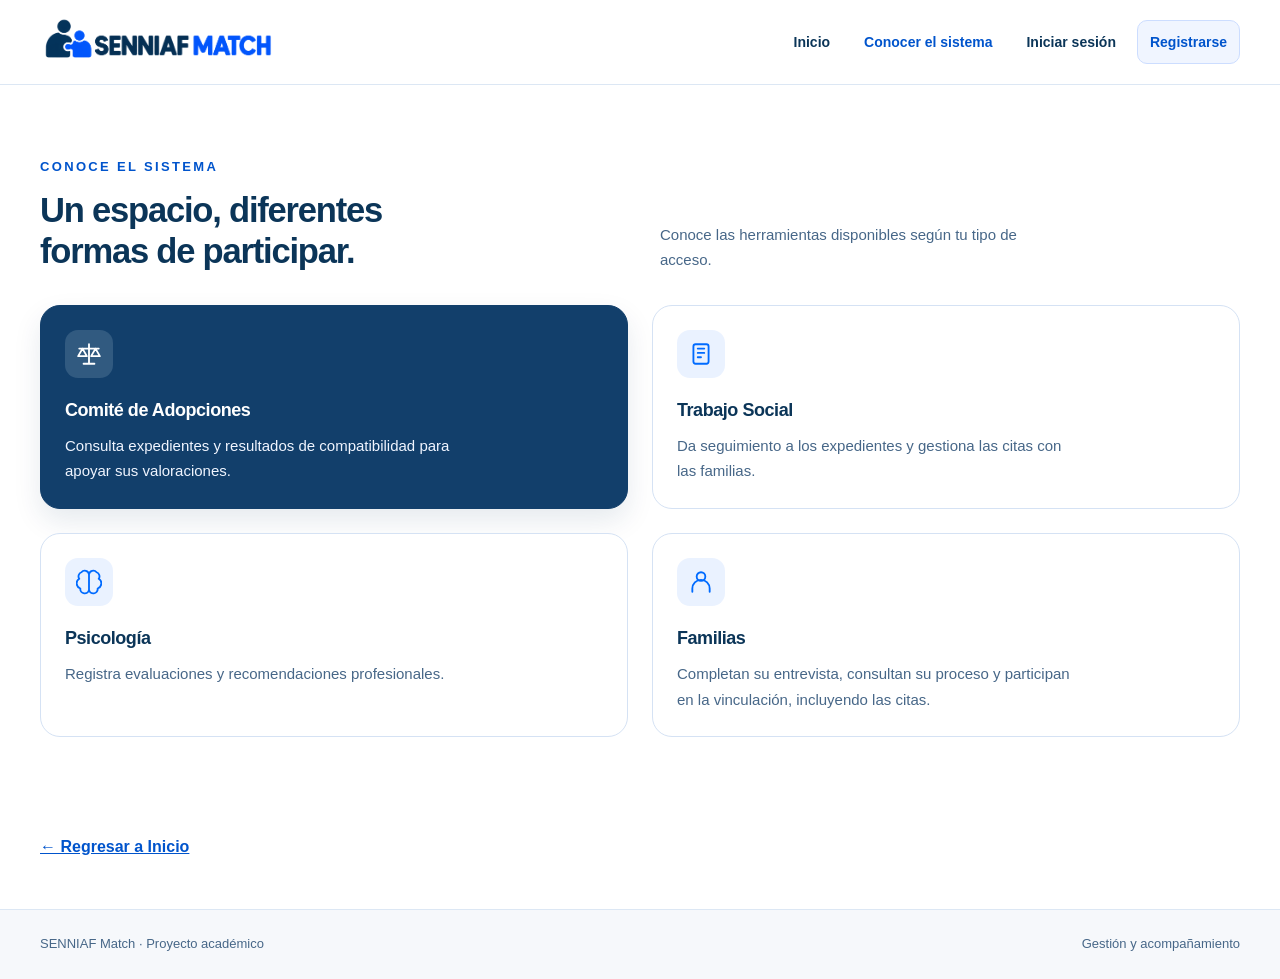
==== src/main/resources/static/conocer-sistema.html @ 0c88ad72 "fix(sprint9): corregir navegación pública, estados, historiales y experiencia de citas" ====
<!DOCTYPE html>
<html lang="es">
<head>
<meta charset="UTF-8">
<meta name="viewport" content="width=device-width, initial-scale=1">
<meta name="description" content="Conoce las herramientas de SENNIAF Match según tu tipo de acceso.">
<title>SENNIAF Match · Conocer el sistema</title>
<link rel="stylesheet" href="senniaf.css">
<link rel="stylesheet" href="calendly-theme.css">
<link rel="stylesheet" href="inicio.css">
<link rel="stylesheet" href="publico.css">
<script src="publico.js" defer></script>
</head>
<body class="inicio-publico">
<a class="inicio-saltar" href="#contenido">Saltar al contenido</a>
<svg class="inicio-simbolos" aria-hidden="true" focusable="false" width="0" height="0"><defs><symbol id="icono-calendario" viewBox="0 0 24 24"><rect x="3" y="5" width="18" height="16" rx="2"/><path d="M16 3v4M8 3v4M3 11h18"/></symbol>
<symbol id="icono-persona" viewBox="0 0 24 24"><circle cx="12" cy="7" r="4"/><path d="M4 21v-3a8 8 0 0 1 16 0v3"/></symbol>
<symbol id="icono-persona-mas" viewBox="0 0 24 24"><circle cx="9" cy="7" r="3"/><path d="M3 21v-4a6 6 0 0 1 12 0v4M19 5v6M16 8h6"/></symbol>
<symbol id="icono-corazon" viewBox="0 0 24 24"><path d="m12 21-8-8A5 5 0 0 1 12 5a5 5 0 0 1 8 8z"/></symbol>
<symbol id="icono-ficha" viewBox="0 0 24 24"><rect x="3" y="4" width="18" height="16" rx="1"/><path d="M7 9h10M7 14h6"/></symbol>
<symbol id="icono-escudo" viewBox="0 0 24 24"><path d="m12 3 8 3v6c0 5-8 9-8 9s-8-4-8-9V6zM8 12l3 3 5-6"/></symbol>
<symbol id="icono-documento" viewBox="0 0 24 24"><rect x="5" y="3" width="14" height="18" rx="2"/><path d="M9 7h6M9 11h6M9 15h3"/></symbol>
<symbol id="icono-balanza" viewBox="0 0 24 24"><path d="M12 3v18M7 21h10M3 7h18M6 7l-4 7h8zM18 7l-4 7h8z"/></symbol>
<symbol id="icono-cerebro" viewBox="0 0 24 24"><path d="M12 5a4 4 0 0 0-7-2 4 4 0 0 0-2 6 5 5 0 0 0 1 9 4 4 0 0 0 8 1V5a4 4 0 0 1 7-2 4 4 0 0 1 2 6 5 5 0 0 1-1 9 4 4 0 0 1-8 1"/></symbol>
<symbol id="icono-respaldo" viewBox="0 0 24 24"><rect x="4" y="2" width="14" height="19" rx="2"/><path d="M8 7h6M8 11h5M8 15h3"/><circle cx="18" cy="18" r="5"/><path d="m15.5 18 1.5 1.5 3-3"/></symbol>
<symbol id="icono-destello" viewBox="0 0 24 24"><path d="M12 2v20M2 12h20M5 5l14 14M5 19l14-14"/></symbol>
<symbol id="icono-flecha" viewBox="0 0 24 24"><path d="M12 4v16m-5-5 5 5 5-5"/></symbol>
<symbol id="icono-acceso" viewBox="0 0 24 24"><path d="M6 18 18 6M7 6h11v11"/></symbol></defs></svg>
<header class="publico-barra"><div class="publico-contenedor publico-barra-interior">
  <a class="publico-marca" href="inicio.html" aria-label="SENNIAF Match · Inicio"><img src="img/logo.png" alt="SENNIAF Match" width="2171" height="724"></a>
  <nav class="publico-nav" aria-label="Navegación pública">
    <a href="inicio.html">Inicio</a><a href="conocer-sistema.html">Conocer el sistema</a>
    <a href="index.html" data-acceso="login">Iniciar sesión</a><a class="publico-registro" href="index.html#registro" data-acceso="registro">Registrarse</a>
  </nav>
</div></header>
<main id="contenido" tabindex="-1">
  <section id="conocer-sistema" class="inicio-sistema" aria-labelledby="titulo-sistema" tabindex="-1">
    <div class="inicio-contenedor">
      <div class="inicio-sistema-cabecera">
        <div><p class="inicio-etiqueta">CONOCE EL SISTEMA</p><h1 id="titulo-sistema">Un espacio, diferentes formas de participar.</h1></div>
        <p>Conoce las herramientas disponibles según tu tipo de acceso.</p>
      </div>
      <div class="inicio-roles"><article class="inicio-rol inicio-rol-comite" aria-labelledby="rol-comite"><span class="inicio-rol-icono"><svg class="inicio-icono" aria-hidden="true" focusable="false"><use href="#icono-balanza"/></svg></span><h3 id="rol-comite">Comité de Adopciones</h3><p>Consulta expedientes y resultados de compatibilidad para apoyar sus valoraciones.</p></article>
<article class="inicio-rol" aria-labelledby="rol-social"><span class="inicio-rol-icono"><svg class="inicio-icono" aria-hidden="true" focusable="false"><use href="#icono-documento"/></svg></span><h3 id="rol-social">Trabajo Social</h3><p>Da seguimiento a los expedientes y gestiona las citas con las familias.</p></article>
<article class="inicio-rol" aria-labelledby="rol-psicologia"><span class="inicio-rol-icono"><svg class="inicio-icono" aria-hidden="true" focusable="false"><use href="#icono-cerebro"/></svg></span><h3 id="rol-psicologia">Psicología</h3><p>Registra evaluaciones y recomendaciones profesionales.</p></article>
<article class="inicio-rol" aria-labelledby="rol-familias"><span class="inicio-rol-icono"><svg class="inicio-icono" aria-hidden="true" focusable="false"><use href="#icono-persona"/></svg></span><h3 id="rol-familias">Familias</h3><p>Completan su entrevista, consultan su proceso y participan en la vinculación, incluyendo las citas.</p></article></div>
    </div>
  </section>
<p class="inicio-contenedor publico-regreso"><a href="inicio.html">← Regresar a Inicio</a></p>
</main>
<footer class="inicio-pie"><div class="inicio-contenedor"><span>SENNIAF Match · Proyecto académico</span><span>Gestión y acompañamiento</span></div></footer>
</body>
</html>
---- src/main/resources/static/senniaf.css ----
/* =========================================================
   SENNIAF Match · sistema visual compartido
   Todas las páginas cargan este archivo primero; el CSS de
   cada página solo agrega lo que es propio de esa pantalla.
   ========================================================= */
:root {
    --azul: #005A9C;
    --azul-oscuro: #003B6F;
    --azul-medio: #2A8BD6;
    --azul-claro: #6EC1F2;
    --azul-tenue: #EAF3F9;
    --azul-borde: #C8DFEE;

    --fondo: #F3F6F9;
    --blanco: #fff;
    --borde: #D9E0E5;
    --borde-campo: #BFC9D0;
    --texto: #263238;
    --suave: #5F6B72;

    --exito: #217346;
    --exito-fondo: #EAF6EE;
    --exito-borde: #B9DEC5;
    --error: #B42318;
    --error-fondo: #FDECEC;
    --error-borde: #F0BDB8;
    --aviso: #7A5B00;
    --aviso-fondo: #FFF6D6;
    --aviso-borde: #EBD98A;

    --r-tarjeta: 16px;
    --r-campo: 10px;
    --r-pill: 999px;
    --sombra: 0 1px 2px rgba(0, 59, 111, .06), 0 8px 24px rgba(0, 59, 111, .06);
    --fuente: "Segoe UI", Roboto, Arial, sans-serif;
}

* { box-sizing: border-box; }

body {
    margin: 0;
    background: var(--fondo);
    color: var(--texto);
    font-family: var(--fuente);
    line-height: 1.5;
}

h1, h2, h3 { line-height: 1.25; }

/* ---------- Cabecera ---------- */
.topbar {
    background: var(--blanco);
    border-bottom: 1px solid var(--borde);
}

.topbar-in {
    width: min(1120px, calc(100% - 32px));
    margin: 0 auto;
    padding: 12px 0;
    display: flex;
    align-items: center;
    justify-content: space-between;
    gap: 16px;
}

.topbar-marca {
    display: flex;
    align-items: center;
    gap: 14px;
    color: var(--azul-oscuro);
    text-decoration: none;
    font-weight: 700;
}

.topbar-marca img { height: 42px; width: auto; display: block; }

.topbar-marca span {
    padding-left: 14px;
    border-left: 1px solid var(--borde);
    font-size: 15px;
}

.usuario {
    display: flex;
    align-items: center;
    gap: 14px;
    font-size: 14px;
}

.usuario a, .usuario button { font-size: 13px; }

.chip {
    display: inline-block;
    padding: 3px 12px;
    border-radius: var(--r-pill);
    background: var(--azul-tenue);
    border: 1px solid var(--azul-borde);
    color: var(--azul-oscuro);
    font-size: 12px;
    font-weight: 600;
    white-space: nowrap;
}

.chip.exito { background: var(--exito-fondo); border-color: var(--exito-borde); color: var(--exito); }
.chip.aviso { background: var(--aviso-fondo); border-color: var(--aviso-borde); color: var(--aviso); }
.chip.error { background: var(--error-fondo); border-color: var(--error-borde); color: var(--error); }

/* ---------- Estructura de página ---------- */
main {
    width: min(960px, calc(100% - 32px));
    margin: 28px auto 56px;
}

main.ancho { width: min(1120px, calc(100% - 32px)); }

.hero {
    padding: 32px 34px;
    border-radius: 20px;
    color: #fff;
    background: linear-gradient(150deg, var(--azul-claro), var(--azul-medio) 55%, var(--azul));
}

.hero h1 { margin: 0 0 6px; font-size: 27px; font-weight: 700; }
.hero p { margin: 0; max-width: 60ch; opacity: .96; }

.hero .volver {
    display: inline-block;
    margin-bottom: 10px;
    color: #fff;
    font-size: 13px;
    font-weight: 600;
    text-decoration: none;
    opacity: .92;
}

.hero .volver:hover { text-decoration: underline; }

.tarjeta {
    margin-top: 20px;
    padding: 24px 28px;
    background: var(--blanco);
    border: 1px solid var(--borde);
    border-radius: var(--r-tarjeta);
    box-shadow: var(--sombra);
}

.tarjeta h2 { margin: 0 0 6px; font-size: 18px; color: var(--azul-oscuro); }
.tarjeta p { margin: 0 0 12px; color: var(--suave); font-size: 14px; }
.tarjeta > :last-child { margin-bottom: 0; }

/* ---------- Formularios ---------- */
label { display: block; font-size: 14px; font-weight: 600; }
label .req { color: #D71920; margin-left: 2px; }

input, select, textarea {
    width: 100%;
    padding: 11px 14px;
    border: 1px solid var(--borde-campo);
    border-radius: var(--r-campo);
    background: var(--blanco);
    color: var(--texto);
    font: inherit;
    font-size: 14px;
    transition: border-color .15s ease, box-shadow .15s ease;
}

input::placeholder, textarea::placeholder { color: #8A969E; }
input:hover, select:hover, textarea:hover { border-color: #8A9AA5; }

input:focus, select:focus, textarea:focus {
    outline: none;
    border-color: var(--azul);
    box-shadow: 0 0 0 3px rgba(0, 90, 156, .14);
}

input[aria-invalid="true"] { border-color: var(--error); background: var(--error-fondo); }
input[type="checkbox"], input[type="radio"] { width: auto; accent-color: var(--azul); }
input[readonly] { background: var(--fondo); color: var(--suave); }
textarea { min-height: 90px; resize: vertical; }
.ayuda { margin: 4px 0 0; font-size: 12px; color: var(--suave); }

/* ---------- Botones ---------- */
button { font: inherit; cursor: pointer; }

.boton {
    display: inline-flex;
    align-items: center;
    justify-content: center;
    gap: 8px;
    min-height: 44px;
    padding: 0 24px;
    border: 1.5px solid var(--azul);
    border-radius: var(--r-pill);
    background: var(--azul);
    color: #fff;
    font-size: 14px;
    font-weight: 600;
    text-decoration: none;
    transition: background .15s ease, border-color .15s ease;
}

.boton:hover { background: var(--azul-oscuro); border-color: var(--azul-oscuro); }
.boton:disabled { opacity: .6; cursor: default; }
.boton.secundario { background: var(--blanco); color: var(--azul); }
.boton.secundario:hover { background: var(--azul-tenue); border-color: var(--azul); }
.boton.chico { min-height: 36px; padding: 0 16px; font-size: 13px; }
.boton.bloque { display: flex; width: 100%; }

.enlace {
    border: 0;
    background: none;
    padding: 0;
    color: var(--azul);
    font-size: 13px;
    text-decoration: underline;
    cursor: pointer;
}

.enlace:disabled { color: var(--suave); text-decoration: none; cursor: default; }

a:focus-visible, button:focus-visible, summary:focus-visible {
    outline: 3px solid var(--azul-medio);
    outline-offset: 2px;
}

/* ---------- Mensajes ---------- */
.mensaje, .resultado {
    margin-top: 16px;
    padding: 12px 16px;
    border: 1px solid var(--azul-borde);
    border-radius: 12px;
    background: var(--azul-tenue);
    color: var(--azul-oscuro);
    font-size: 14px;
}

.mensaje:empty, .mensaje[hidden] { display: none; }
.resultado { display: none; margin-top: 0; }
.resultado.exito, .resultado.error { display: block; }
.mensaje.exito, .resultado.exito { background: var(--exito-fondo); border-color: var(--exito-borde); color: var(--exito); }
.mensaje.error, .resultado.error { background: var(--error-fondo); border-color: var(--error-borde); color: var(--error); }
.mensaje.aviso { background: var(--aviso-fondo); border-color: var(--aviso-borde); color: var(--aviso); }
.resultado .codigo { font-family: "Courier New", monospace; font-weight: 700; }
.resultado ul { margin: 8px 0 0; padding-left: 20px; }

/* ---------- Pie ---------- */
.pie-pagina {
    padding: 22px 16px;
    border-top: 1px solid var(--borde);
    background: var(--blanco);
    color: var(--suave);
    font-size: 12px;
    text-align: center;
}

@media (max-width: 700px) {
    .topbar-marca span, .usuario .chip { display: none; }
    .hero { padding: 26px 22px; }
    .hero h1 { font-size: 22px; }
    .tarjeta { padding: 20px; }
}

@media (prefers-reduced-motion: reduce) {
    * { transition: none !important; animation: none !important; }
}

/* Estados de visibilidad reales, incluidos controles de rol. */
[hidden] { display: none !important; }
.avisos-globales { max-width:1100px; margin:20px auto; }
.detalle-nav { display:flex; flex-wrap:wrap; gap:12px; margin:16px 0; }
.detalle-datos { display:grid; grid-template-columns:minmax(150px,1fr) minmax(0,2fr); gap:10px 20px; }
.detalle-datos dt, .detalle-datos dd { margin:0; }
.detalle-datos dd { white-space:pre-wrap; overflow-wrap:anywhere; }
.detalle-grupo { padding:14px 0; border-bottom:1px solid var(--borde); }
.detalle-grupo summary { cursor:pointer; font-weight:700; }
.estado-resumen { display:flex; flex-wrap:wrap; gap:8px; margin:12px 0; }
.evaluacion .acciones-perfil { margin-top:16px; }
@media(max-width:650px) { .detalle-datos { grid-template-columns:1fr; gap:4px; } .detalle-datos dd { margin-bottom:12px; } .avisos-globales { margin:12px; } }

.campo-error { display: block; margin-top: 5px; color: var(--error,#b82e40); font-size: 12px; line-height: 1.5; }
.campo-error[hidden] { display: none; }
---- src/main/resources/static/calendly-theme.css ----
/* SENNIAF Match · Diseño inspirado en DESIGN.md (Calendly.com)
   Solo apariencia: los formularios, rutas y eventos siguen intactos. */

:root {
  --color-ink-navy: #0b3558;
  --color-signal-blue: #006bff;
  --color-slate-gray: #476788;
  --color-mist-gray: #a6bbd1;
  --color-cloud: #f8f9fb;
  --color-paper: #ffffff;
  --color-pebble: #f0f3f8;
  --color-hairline: #d4e0ed;
  --color-deep-cobalt: #004eba;

  /* Compatibilidad con las clases de las seis páginas existentes. */
  --azul: var(--color-signal-blue);
  --azul-oscuro: var(--color-ink-navy);
  --azul-medio: #338bff;
  --azul-claro: #b9dbff;
  --azul-tenue: #eaf2ff;
  --azul-borde: var(--color-hairline);
  --fondo: var(--color-cloud);
  --blanco: var(--color-paper);
  --borde: var(--color-hairline);
  --borde-campo: var(--color-hairline);
  --texto: var(--color-ink-navy);
  --suave: var(--color-slate-gray);
  --r-tarjeta: 24px;
  --r-campo: 8px;
  --r-pill: 9999px;
  --fuente: "Manrope", "Inter", "Segoe UI", Arial, sans-serif;
  --sombra: 0 4px 5px rgba(71,103,136,.04),
            0 8px 15px rgba(71,103,136,.03),
            0 30px 50px rgba(71,103,136,.08);
}

html { scroll-behavior: smooth; }
body { background: var(--color-cloud); color: var(--color-ink-navy); line-height: 1.6; }
body, button, input, select, textarea { font-family: var(--fuente); }
h1, h2, h3, h4 { color: var(--color-ink-navy); letter-spacing: -.025em; }
h1, h2, h3 { line-height: 1.18; }
p { line-height: 1.65; }
a { color: var(--color-signal-blue); }
::selection { background: #cbe2ff; color: var(--color-ink-navy); }
:focus-visible { outline: 3px solid #78b5ff; outline-offset: 3px; }

/* Navegación de producto */
.topbar {
  position: sticky;
  top: 0;
  z-index: 25;
  border-bottom: 1px solid var(--color-hairline);
  background: rgba(255,255,255,.97);
  box-shadow: 0 4px 5px rgba(71,103,136,.025);
}
.topbar-in {
  width: min(1200px, calc(100% - 48px));
  min-height: 76px;
  padding: 12px 0;
  gap: 24px;
}
.topbar-marca { gap: 16px; color: var(--color-ink-navy); }
.topbar-marca img { width: 198px; height: auto; max-height: 49px; object-fit: contain; }
.topbar-marca span {
  border-left: 1px solid var(--color-hairline);
  color: var(--color-ink-navy);
  font-size: 16px;
  letter-spacing: -.015em;
  white-space: nowrap;
}
.usuario { gap: 12px; color: var(--color-slate-gray); }
.usuario a:not(.boton) { color: var(--color-ink-navy); font-weight: 700; }

/* Lienzo, encabezados y superficies */
main { width: min(1050px, calc(100% - 48px)); margin: 44px auto 80px; }
main.ancho { width: min(1200px, calc(100% - 48px)); }
.hero {
  position: relative;
  overflow: hidden;
  padding: 48px 54px;
  border: 1px solid var(--color-hairline);
  border-radius: 24px;
  color: var(--color-ink-navy);
  background: var(--color-paper);
  box-shadow: var(--sombra);
}
.hero::before {
  content: "";
  position: absolute;
  inset: 0 auto 0 0;
  width: 5px;
  background: var(--color-signal-blue);
}
.hero h1 {
  margin: 0 0 14px;
  color: var(--color-ink-navy);
  font-size: clamp(34px, 4vw, 48px);
  font-weight: 700;
  letter-spacing: -.04em;
}
.hero p { max-width: 66ch; color: var(--color-slate-gray); font-size: 16px; opacity: 1; }
.hero .volver {
  margin-bottom: 22px;
  color: var(--color-signal-blue);
  font-size: 14px;
  opacity: 1;
}
.hero .volver:hover { color: var(--color-deep-cobalt); }
.tarjeta, section.grupo, .pantalla-selector, .acciones, .familia {
  border: 1px solid var(--color-hairline);
  border-radius: 24px;
  background: var(--color-paper);
  box-shadow: var(--sombra);
}
.tarjeta { margin-top: 24px; padding: 30px 34px; }
.tarjeta h2 { margin-bottom: 12px; font-size: 24px; color: var(--color-ink-navy); }
.tarjeta p { color: var(--color-slate-gray); font-size: 15px; }
.chip {
  padding: 5px 12px;
  background: #e6f0ff;
  border: 1px solid #d3e4ff;
  border-radius: 9999px;
  color: var(--color-deep-cobalt);
  font-size: 12px;
}
.chip.neutro { background: var(--color-pebble); color: var(--color-slate-gray); }

/* Formularios y controles */
label { color: var(--color-ink-navy); font-weight: 600; }
input, select, textarea {
  min-height: 46px;
  padding: 11px 14px;
  border: 1px solid var(--color-hairline);
  border-radius: 8px;
  background: var(--color-pebble);
  color: var(--color-ink-navy);
  font-size: 14px;
}
textarea { min-height: 112px; }
input::placeholder, textarea::placeholder { color: #758ea7; }
input:hover, select:hover, textarea:hover { border-color: #93b9e4; }
input:focus, select:focus, textarea:focus {
  border-color: var(--color-signal-blue);
  background: var(--color-paper);
  box-shadow: 0 0 0 4px rgba(0,107,255,.10);
}
input[readonly] { color: var(--color-slate-gray); background: #e9eff6; }
input[type="checkbox"], input[type="radio"] {
  min-height: 0;
  accent-color: var(--color-signal-blue);
}
.ayuda { color: var(--color-slate-gray); font-size: 13px; }

.boton {
  min-height: 46px;
  padding: 10px 20px;
  border: 1px solid var(--color-signal-blue);
  border-radius: 8px;
  color: white;
  background: var(--color-signal-blue);
  font-size: 15px;
  font-weight: 700;
  line-height: 1.45;
  box-shadow: 0 4px 5px rgba(71,103,136,.04), 0 8px 15px rgba(71,103,136,.03);
  transition: background .18s ease, border-color .18s ease, transform .18s ease, box-shadow .18s ease;
}
.boton:hover { background: #0059d9; border-color: #0059d9; transform: translateY(-1px); }
.boton:active { transform: translateY(0); }
.boton:disabled { transform: none; }
.boton.secundario {
  border-color: var(--color-hairline);
  color: var(--color-ink-navy);
  background: white;
  box-shadow: none;
}
.boton.secundario:hover { border-color: #abc8eb; background: var(--color-pebble); }
.boton.chico { min-height: 38px; padding: 8px 14px; font-size: 13px; }
.enlace { color: var(--color-signal-blue); font-size: 14px; font-weight: 700; text-decoration: none; }
.enlace:hover { text-decoration: underline; }

.mensaje, .resultado { border-radius: 12px; }
.pie-pagina { padding: 30px; border-top: 1px solid var(--color-hairline); background: var(--color-cloud); }

/* Selector de perfiles y entrevistas */
.pantalla-selector { padding: 44px 38px; }
.pantalla-selector h1 { color: var(--color-ink-navy); font-size: clamp(30px,4vw,42px); }
.pantalla-selector > p { font-size: 16px; }
.tarjetas-rol { gap: 16px; }
.tarjeta-rol {
  padding: 25px 24px;
  border: 1px solid var(--color-hairline);
  border-radius: 16px;
  background: white;
  box-shadow: 0 4px 5px rgba(71,103,136,.035);
}
.tarjeta-rol:hover { border-color: var(--color-signal-blue); background: #fbfdff; }
.tarjeta-rol.activa { border: 2px solid var(--color-signal-blue); background: #f0f6ff; }
.tarjeta-rol strong { color: var(--color-ink-navy); font-size: 16px; }
.barra-pantalla .etiqueta-rol { color: var(--color-deep-cobalt); background: #e6f0ff; }
section.grupo { overflow: hidden; }
section.grupo h2 {
  padding: 22px 28px;
  color: var(--color-ink-navy);
  background: white;
  border-bottom: 1px solid var(--color-hairline);
  font-size: 20px;
}
section.grupo h2::before { width: 5px; height: 20px; border-radius: 3px; background: var(--color-signal-blue); }
.fila { gap: 22px; padding: 26px 28px; }
.grupo-checks { border-color: var(--color-hairline); border-radius: 8px; background: var(--color-pebble); }
.grupo-checks label.opcion-check { white-space: normal; }
.acciones { padding: 22px 28px; }

/* Ranking y seguimiento del Comité */
.comite { grid-template-columns: 240px minmax(0,1fr); gap: 24px; margin-top: 26px; }
.casos { top: 104px; }
.caso {
  padding: 18px 20px;
  border: 1px solid var(--color-hairline);
  border-radius: 16px;
  box-shadow: 0 4px 10px rgba(71,103,136,.035);
}
.caso:hover { border-color: var(--color-signal-blue); }
.caso[aria-pressed="true"] { border: 2px solid var(--color-signal-blue); background: #ecf4ff; }
.caso strong { color: var(--color-ink-navy); }
.familia { padding: 25px 28px; }
.familia h3 { color: var(--color-ink-navy); font-size: 20px; }
.familia.rechazada { background: var(--color-pebble); }
.puesto { border-radius: 10px; background: var(--color-signal-blue); }
.puntaje strong { color: var(--color-ink-navy); }
.medidor, .mini { background: #dce8f5; }
.medidor i, .mini i { background: var(--color-signal-blue); }
.subtitulo { color: var(--color-ink-navy); font-size: 23px; }
.razones h4 { color: var(--color-ink-navy); font-size: 14px; }
.razones li { border-left-color: #c9ddf4; }
summary { color: var(--color-signal-blue); }
table { border-collapse: separate; border-spacing: 0; }
th, td { padding: 13px 12px; border-bottom: 1px solid var(--color-hairline); }
th { color: var(--color-slate-gray); background: var(--color-pebble); }
.pesos-grid label { width: 145px; }

/* Tarjetas del menú y fichas registradas */
.grid { gap: 24px; margin-top: 8px; }
.grid .tarjeta { min-height: 308px; display: flex; flex-direction: column; align-items: flex-start; }
.grid .tarjeta p { max-width: 36ch; min-height: 0; }
.grid .tarjeta .boton { margin-top: auto; }
.modulo-icon {
  display: grid;
  place-items: center;
  width: 54px;
  height: 54px;
  margin-bottom: 24px;
  border-radius: 14px;
  background: #e6f0ff;
  color: var(--color-signal-blue);
}
.modulo-icon svg { width: 27px; height: 27px; stroke: currentColor; fill: none; stroke-width: 1.75; }
.modulo-etiqueta { color: var(--color-deep-cobalt); font-size: 11px; font-weight: 800; letter-spacing: .11em; text-transform: uppercase; }
.perfil { gap: 20px; }
.perfil h2 { font-size: 22px; }
.perfil .datos { gap: 9px 24px; }
.acciones-perfil { margin-top: 20px; }
.estado { font-size: 15px; }

@media (max-width: 860px) {
  .comite { grid-template-columns: 1fr; }
  .casos { top: auto; position: static; }
}
@media (max-width: 700px) {
  .topbar-in { width: min(100% - 30px,1200px); min-height: 70px; gap: 10px; }
  .topbar-marca img { width: 158px; max-height: 40px; }
  .topbar-marca span { display: none; }
  .usuario { flex-wrap: wrap; justify-content: flex-end; gap: 7px; }
  main, main.ancho { width: calc(100% - 30px); margin: 25px auto 52px; }
  .hero { padding: 32px 26px; }
  .hero h1 { font-size: 32px; }
  .tarjeta { padding: 24px 22px; }
  .tarjeta h2 { font-size: 21px; }
  .pantalla-selector { padding: 30px 22px; }
  section.grupo h2 { padding: 19px 20px; }
  .fila { padding: 20px; }
  .acciones { padding: 20px; }
  .grid .tarjeta { min-height: 280px; }
  .familia { padding: 21px 19px; }
}
@media (prefers-reduced-motion: reduce) {
  *, *::before, *::after { scroll-behavior: auto !important; transition: none !important; }
}

/* -----------------------------------------------------------
   Respaldo visual para todas las pantallas.
   Las versiones anteriores podían dejar los botones invisibles
   (texto blanco y fondo transparente) si no se resolvían las
   variables de color. Estos colores críticos son explícitos.
   ----------------------------------------------------------- */
body { background-color: #f8f9fb; color: #0b3558; }
.topbar { background-color: #fff; border-bottom-color: #d4e0ed; }
.topbar-marca, .topbar-marca:visited, .topbar-marca span,
.usuario, .usuario a:not(.boton), .usuario a:not(.boton):visited {
  color: #0b3558;
}
.chip { color: #004eba; background-color: #e6f0ff; border-color: #d3e4ff; }
.chip.neutro { color: #476788; background-color: #f0f3f8; }
.hero { background: #fff; border-color: #d4e0ed; color: #0b3558; }
.hero h1, .tarjeta h2, .pantalla-selector h1, .tarjeta-rol strong,
.familia h3, .subtitulo, section.grupo h2 { color: #0b3558; }
.hero p, .tarjeta p, .pantalla-selector > p, .ayuda { color: #476788; }
.hero .volver, .enlace { color: #006bff; }
.tarjeta, section.grupo, .pantalla-selector, .acciones, .familia {
  background-color: #fff;
  border-color: #d4e0ed;
}
.modulo-icon { background-color: #e6f0ff; color: #006bff; }
.modulo-etiqueta { color: #004eba; }
label { color: #0b3558; }
input, select, textarea {
  color: #0b3558;
  background-color: #f0f3f8;
  border-color: #d4e0ed;
}
input:focus, select:focus, textarea:focus {
  border-color: #006bff;
  background-color: #fff;
}
input[readonly] { color: #476788; background-color: #e9eff6; }
.boton, a.boton:link, a.boton:visited {
  background-color: #006bff;
  border-color: #006bff;
  color: #fff;
  text-decoration: none;
}
.boton:hover, a.boton:hover {
  background-color: #0059d9;
  border-color: #0059d9;
  color: #fff;
}
.boton.secundario, a.boton.secundario:link, a.boton.secundario:visited {
  background-color: #fff;
  border-color: #d4e0ed;
  color: #0b3558;
}
.boton.secundario:hover, a.boton.secundario:hover {
  background-color: #f0f3f8;
  border-color: #abc8eb;
  color: #0b3558;
}
.pie-pagina { background-color: #f8f9fb; color: #476788; border-top-color: #d4e0ed; }
---- src/main/resources/static/inicio.css ----
html { scroll-behavior: smooth; scroll-padding-top: 104px; }
body.inicio-publico {
  --inicio-tinta: #0b3558;
  --inicio-azul: #006bff;
  --inicio-enlace: #0054cc;
  --inicio-secundario: #476788;
  color-scheme: light;
  margin: 0;
  color: var(--inicio-tinta);
  background: #fff;
  font-family: var(--fuente);
  line-height: 1.6;
}
.inicio-publico *, .inicio-publico *::before, .inicio-publico *::after { box-sizing: border-box; }
.inicio-publico .inicio-contenedor { width: min(1200px, calc(100% - 64px)); margin-inline: auto; }
.inicio-publico a:focus-visible { outline: 3px solid #0054cc; outline-offset: 4px; }
.inicio-publico .inicio-saltar {
  position: fixed; z-index: 50; top: 12px; left: 16px; padding: 12px 18px;
  background: #fff; color: #0b3558; border: 2px solid #0054cc; border-radius: 8px;
  transform: translateY(-180%);
}
.inicio-publico .inicio-saltar:focus { transform: translateY(0); }
.inicio-publico .inicio-simbolos { position: absolute; overflow: hidden; }
.inicio-publico .inicio-icono { width: 26px; height: 26px; flex: 0 0 auto; fill: none; stroke: currentColor; stroke-width: 1.7; stroke-linecap: round; stroke-linejoin: round; }
.inicio-publico .inicio-barra { background: #fff; border-bottom: 1px solid #dce7f4; }
.inicio-publico .inicio-barra-interior { display: flex; align-items: center; justify-content: space-between; gap: 24px; min-height: 84px; }
.inicio-publico .inicio-marca { display: inline-flex; align-items: center; border-radius: 8px; flex-shrink: 0; }
.inicio-publico .inicio-marca img { display: block; width: 235px; height: 78px; object-fit: contain; }
.inicio-publico .inicio-nav { display: flex; align-items: center; gap: 12px; }
.inicio-publico .inicio-nav a { display: inline-flex; align-items: center; justify-content: center; min-height: 44px; padding: 10px 12px; border: 1px solid transparent; border-radius: 10px; color: #0b3558; font-size: 14px; font-weight: 700; text-decoration: none; white-space: nowrap; }
.inicio-publico .inicio-nav a[aria-current], .inicio-publico .inicio-nav .inicio-registro { color: #0054cc; }
.inicio-publico .inicio-nav .inicio-registro { background: #f0f5ff; border-color: #ccddff; }
.inicio-publico .inicio-nav a:hover { background: #eaf2ff; color: #00449f; }
.inicio-publico main { width: 100%; margin: 0; }
.inicio-publico .inicio-portada { padding-block: 64px; background: radial-gradient(ellipse at 95% 5%, #eaf2ff 0, transparent 58%), #f6f8fb; }
.inicio-publico .inicio-columnas { display: grid; grid-template-columns: minmax(0, 1.08fr) minmax(0, .92fr); align-items: center; gap: clamp(40px, 5vw, 80px); min-height: 500px; }
.inicio-publico .inicio-presentacion { min-width: 0; }
.inicio-publico .inicio-etiqueta { margin: 0 0 24px; color: #0054cc; font-size: 13px; font-weight: 800; letter-spacing: .18em; line-height: 1.6; }
.inicio-publico h1 { margin: 0; color: #0b3558; font-size: clamp(40px, 4vw, 58px); font-weight: 800; line-height: 1.12; letter-spacing: -.045em; text-wrap: balance; overflow-wrap: normal; }
.inicio-publico h1 span { color: #006bff; }
.inicio-publico .inicio-descripcion { max-width: 49ch; margin: 28px 0 0; color: #476788; font-size: 16px; line-height: 1.8; }
.inicio-publico .inicio-acciones { display: flex; flex-wrap: wrap; align-items: center; gap: 16px 24px; margin-top: 36px; }
.inicio-publico .inicio-acciones a { display: inline-flex; align-items: center; justify-content: center; gap: 12px; min-height: 52px; border-radius: 12px; font-size: 15px; font-weight: 700; text-decoration: none; }
.inicio-publico .inicio-acciones .inicio-icono { width: 18px; height: 18px; }
.inicio-publico .inicio-boton { padding: 16px 22px; color: #fff; background: #005ce6; box-shadow: 0 12px 28px #0054cc17; }
.inicio-publico .inicio-boton:hover { color: #fff; background: #0049b8; }
.inicio-publico .inicio-acceso { padding: 12px 0; color: #0b3558; }
.inicio-publico .inicio-acceso:hover { color: #0054cc; text-decoration: underline; text-underline-offset: 4px; }
.inicio-publico .inicio-visual {
  width: 100%; max-width: 480px; justify-self: end; min-width: 0; padding: 32px;
  border: 1px solid #ccddf6; border-radius: 28px;
  background: radial-gradient(ellipse at 0 100%, #fae5ff 0, transparent 52%), radial-gradient(ellipse at 100% 100%, #cef0ff 0, transparent 56%), #fff;
  box-shadow: 0 24px 52px #12395e14;
}
.inicio-publico .inicio-visual-cabecera { display: flex; align-items: flex-start; gap: 20px; }
.inicio-publico .inicio-visual h2 { margin: 0; color: #0b3558; font-size: 22px; line-height: 1.4; font-weight: 750; }
.inicio-publico .inicio-visual-cabecera p { margin: 8px 0 0; color: #476788; font-size: 14px; line-height: 1.6; }
.inicio-publico .inicio-destello { display: grid; place-items: center; width: 44px; height: 50px; flex: 0 0 auto; border-radius: 15px; color: #006bff; background: #eaf2ff; }
.inicio-publico .inicio-conexion { position: relative; width: 100%; max-width: 340px; aspect-ratio: 1.15; margin: 20px auto 12px; }
.inicio-publico .inicio-orbita { position: absolute; top: 50%; left: 50%; border-radius: 50%; transform: translate(-50%, -50%); }
.inicio-publico .inicio-orbita-exterior { width: 88%; aspect-ratio: 1; border: 1px dashed #9ac5ff; }
.inicio-publico .inicio-orbita-interior { width: 68%; aspect-ratio: 1; border: 1px solid #dce9ff; }
.inicio-publico .inicio-nucleo { position: absolute; top: 50%; left: 50%; display: grid; place-items: center; width: 43%; aspect-ratio: 1; transform: translate(-50%, -50%); border-radius: 28px; color: #fff; background: #006bff; box-shadow: 0 18px 30px #006bff33; }
.inicio-publico .inicio-nucleo .inicio-icono { width: 48px; height: 48px; stroke-width: 1.4; }
.inicio-publico .inicio-nodo { position: absolute; display: grid; place-items: center; width: 56px; aspect-ratio: 1; color: #006bff; background: #fff; border: 1px solid #d0e1ff; border-radius: 17px; box-shadow: 0 10px 24px #163f6812; }
.inicio-publico .inicio-nodo-calendario { left: 7%; top: 2%; }
.inicio-publico .inicio-nodo-persona { right: 3%; top: 16%; }
.inicio-publico .inicio-nodo-ficha { left: 2%; bottom: 3%; }
.inicio-publico .inicio-nodo-corazon { right: 7%; bottom: 1%; }
.inicio-publico .inicio-criterio { display: flex; align-items: center; gap: 14px; margin: 0; padding: 16px; border: 1px solid #dce7ff; border-radius: 14px; color: #315c80; background: #ffffffde; font-size: 13px; line-height: 1.6; }
.inicio-publico .inicio-criterio .inicio-icono { width: 22px; height: 22px; color: #005ce6; }
.inicio-publico .inicio-sistema { padding-block: 72px; background: #fff; scroll-margin-top: 24px; }
.inicio-publico .inicio-sistema-cabecera { display: grid; grid-template-columns: 1fr 1fr; gap: 40px; align-items: end; margin-bottom: 32px; }
.inicio-publico .inicio-sistema-cabecera .inicio-etiqueta { margin-bottom: 12px; }
.inicio-publico .inicio-sistema :is(h1,h2) { max-width: 23ch; margin: 0; color: #0b3558; font-size: clamp(28px, 2.7vw, 36px); font-weight: 800; line-height: 1.2; letter-spacing: -.035em; }
.inicio-publico .inicio-sistema-cabecera > p { max-width: 45ch; margin: 0; color: #476788; font-size: 15px; }
.inicio-publico .inicio-roles { display: grid; grid-template-columns: repeat(2, minmax(0, 1fr)); gap: 24px; }
.inicio-publico .inicio-rol { min-width: 0; padding: 24px; border: 1px solid #d5e2f4; border-radius: 20px; background: #fff; color: #0b3558; }
.inicio-publico .inicio-rol-icono { display: grid; place-items: center; width: 48px; height: 48px; margin-bottom: 20px; border-radius: 13px; color: #006bff; background: #eaf2ff; }
.inicio-publico .inicio-rol h3 { margin: 0 0 10px; color: #0b3558; font-size: 18px; font-weight: 750; line-height: 1.4; }
.inicio-publico .inicio-rol p { max-width: 48ch; margin: 0; color: #476788; font-size: 15px; line-height: 1.7; }
.inicio-publico .inicio-rol-comite { color: #fff; background: #123f6b; border-color: #123f6b; box-shadow: 0 12px 28px #0b35581a; }
.inicio-publico .inicio-rol-comite h3 { color: #fff; }
.inicio-publico .inicio-rol-comite p { color: #f0f5ff; }
.inicio-publico .inicio-rol-comite .inicio-rol-icono { color: #fff; background: #315a80; }
.inicio-publico .inicio-pie { padding-block: 24px; border-top: 1px solid #dce7f4; color: #476788; background: #f6f8fb; font-size: 13px; }
.inicio-publico .inicio-pie .inicio-contenedor { display: flex; justify-content: space-between; gap: 16px 32px; flex-wrap: wrap; }
@media (max-width: 900px) {
  .inicio-publico .inicio-columnas { grid-template-columns: 1fr; gap: 44px; }
  .inicio-publico .inicio-presentacion { max-width: 650px; }
  .inicio-publico .inicio-visual { justify-self: center; max-width: 480px; }
  .inicio-publico .inicio-sistema-cabecera { gap: 24px; }
}
@media (max-width: 640px) {
  html { scroll-padding-top: 24px; }
  .inicio-publico .inicio-contenedor { width: calc(100% - 32px); }
  .inicio-publico .inicio-barra-interior { flex-direction: column; align-items: flex-start; gap: 0; padding-bottom: 12px; }
  .inicio-publico .inicio-marca img { width: 210px; height: 70px; }
  .inicio-publico .inicio-nav { width: 100%; justify-content: space-between; gap: 4px; }
  .inicio-publico .inicio-nav a { padding-inline: 8px; }
  .inicio-publico .inicio-portada { padding-block: 40px; }
  .inicio-publico h1 { font-size: clamp(36px, 9.8vw, 44px); }
  .inicio-publico .inicio-etiqueta { margin-bottom: 20px; font-size: 12px; }
  .inicio-publico .inicio-descripcion { margin-top: 24px; }
  .inicio-publico .inicio-acciones { margin-top: 28px; gap: 12px 20px; }
  .inicio-publico .inicio-visual { padding: 24px; border-radius: 24px; }
  .inicio-publico .inicio-visual h2 { font-size: 20px; }
  .inicio-publico .inicio-visual-cabecera { gap: 12px; }
  .inicio-publico .inicio-nodo { width: 50px; border-radius: 15px; }
  .inicio-publico .inicio-criterio { padding: 14px; gap: 10px; }
  .inicio-publico .inicio-sistema { padding-block: 48px; }
  .inicio-publico .inicio-sistema-cabecera { grid-template-columns: 1fr; gap: 20px; margin-bottom: 28px; }
  .inicio-publico .inicio-roles { grid-template-columns: 1fr; gap: 16px; }
  .inicio-publico .inicio-rol { padding: 20px; }
}
@media (max-width: 360px) {
  .inicio-publico .inicio-acciones { flex-direction: column; align-items: stretch; }
  .inicio-publico .inicio-visual { padding: 20px; }
  .inicio-publico .inicio-visual-cabecera { gap: 10px; }
  .inicio-publico .inicio-destello { width: 36px; height: 44px; }
  .inicio-publico .inicio-nucleo { border-radius: 22px; }
}
@media (prefers-reduced-motion: reduce) { html { scroll-behavior: auto; } }
---- src/main/resources/static/publico.css ----
.publico-barra { background: #fff; border-bottom: 1px solid #dce7f4; color: #0b3558; width: 100%; position: relative; z-index: 2; }
.publico-barra * { box-sizing: border-box; }
.publico-contenedor { width: min(1200px,calc(100% - 64px)); margin-inline: auto; }
.publico-barra-interior { display: flex; align-items: center; justify-content: space-between; gap: 24px; min-height: 84px; }
.publico-marca { display: inline-flex; flex-shrink: 0; border-radius: 8px; }
.publico-marca img { display: block; width: 235px; height: 78px; object-fit: contain; }
.publico-nav { display: flex; align-items: center; flex-wrap: wrap; gap: 8px; }
.publico-nav a { display: inline-flex; align-items: center; justify-content: center; min-height: 44px; padding: 10px 12px; border: 1px solid transparent; border-radius: 10px; color: #0b3558; font-size: 14px; font-weight: 700; text-decoration: none; white-space: nowrap; }
.publico-nav a[aria-current], .publico-nav .publico-registro { color: #0054cc; }
.publico-nav .publico-registro { background: #f0f5ff; border-color: #ccddff; }
.publico-nav a:hover { background: #eaf2ff; color: #00449f; }
.publico-barra a:focus-visible { outline: 3px solid #0054cc; outline-offset: 3px; }
body.acceso-publico { display: block; padding: 0; }
.acceso-publico .escena { width: min(1200px,calc(100% - 48px)); margin: 40px auto; }
.inicio-publico .publico-regreso { margin-bottom: 40px; }
.publico-regreso a { color: #0054cc; display: inline-flex; align-items: center; min-height: 44px; font-weight: 700; }
@media(max-width:900px) {
 .publico-barra-interior { flex-wrap: wrap; gap: 0; padding-bottom: 12px; }
}
@media(max-width:640px) {
 .publico-contenedor { width: calc(100% - 32px); }
 .publico-marca img { width: 210px; height: 70px; }
 .publico-nav { width: 100%; display: grid; grid-template-columns: repeat(2,minmax(0,1fr)); gap: 4px 8px; }
 .publico-nav a { padding-inline: 6px; }
 .acceso-publico .escena { width: calc(100% - 32px); margin: 24px auto; }
}
.acceso-publico input::placeholder { color: #476788; opacity: 1; }
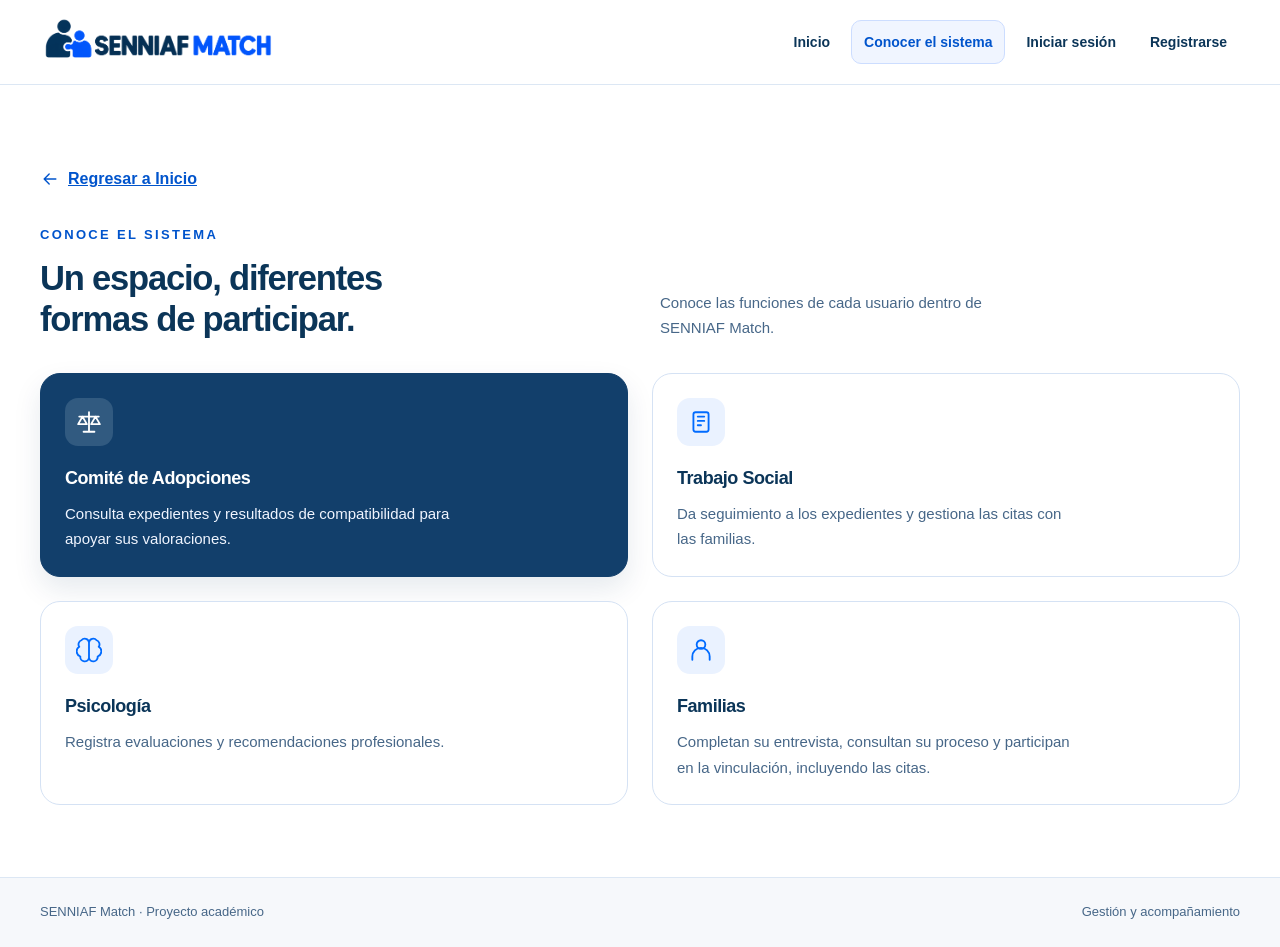
==== commit 298c2923: "fix(sprint9): ajustar navegación, separar reevaluación y presentar avance histórico de VIN-1" ====
--- a/src/main/resources/static/conocer-sistema.html
+++ b/src/main/resources/static/conocer-sistema.html
@@ -36,9 +36,10 @@
 <main id="contenido" tabindex="-1">
   <section id="conocer-sistema" class="inicio-sistema" aria-labelledby="titulo-sistema" tabindex="-1">
     <div class="inicio-contenedor">
+      <p class="publico-regreso"><a href="inicio.html"><svg class="inicio-icono" aria-hidden="true" focusable="false" viewBox="0 0 24 24"><path d="M19 12H5m6-6-6 6 6 6"/></svg>Regresar a Inicio</a></p>
       <div class="inicio-sistema-cabecera">
         <div><p class="inicio-etiqueta">CONOCE EL SISTEMA</p><h1 id="titulo-sistema">Un espacio, diferentes formas de participar.</h1></div>
-        <p>Conoce las herramientas disponibles según tu tipo de acceso.</p>
+        <p>Conoce las funciones de cada usuario dentro de SENNIAF Match.</p>
       </div>
       <div class="inicio-roles"><article class="inicio-rol inicio-rol-comite" aria-labelledby="rol-comite"><span class="inicio-rol-icono"><svg class="inicio-icono" aria-hidden="true" focusable="false"><use href="#icono-balanza"/></svg></span><h3 id="rol-comite">Comité de Adopciones</h3><p>Consulta expedientes y resultados de compatibilidad para apoyar sus valoraciones.</p></article>
 <article class="inicio-rol" aria-labelledby="rol-social"><span class="inicio-rol-icono"><svg class="inicio-icono" aria-hidden="true" focusable="false"><use href="#icono-documento"/></svg></span><h3 id="rol-social">Trabajo Social</h3><p>Da seguimiento a los expedientes y gestiona las citas con las familias.</p></article>
@@ -46,7 +47,6 @@
 <article class="inicio-rol" aria-labelledby="rol-familias"><span class="inicio-rol-icono"><svg class="inicio-icono" aria-hidden="true" focusable="false"><use href="#icono-persona"/></svg></span><h3 id="rol-familias">Familias</h3><p>Completan su entrevista, consultan su proceso y participan en la vinculación, incluyendo las citas.</p></article></div>
     </div>
   </section>
-<p class="inicio-contenedor publico-regreso"><a href="inicio.html">← Regresar a Inicio</a></p>
 </main>
 <footer class="inicio-pie"><div class="inicio-contenedor"><span>SENNIAF Match · Proyecto académico</span><span>Gestión y acompañamiento</span></div></footer>
 </body>
--- a/src/main/resources/static/publico.css
+++ b/src/main/resources/static/publico.css
@@ -6,14 +6,13 @@
 .publico-marca img { display: block; width: 235px; height: 78px; object-fit: contain; }
 .publico-nav { display: flex; align-items: center; flex-wrap: wrap; gap: 8px; }
 .publico-nav a { display: inline-flex; align-items: center; justify-content: center; min-height: 44px; padding: 10px 12px; border: 1px solid transparent; border-radius: 10px; color: #0b3558; font-size: 14px; font-weight: 700; text-decoration: none; white-space: nowrap; }
-.publico-nav a[aria-current], .publico-nav .publico-registro { color: #0054cc; }
-.publico-nav .publico-registro { background: #f0f5ff; border-color: #ccddff; }
+.publico-nav a[aria-current="page"] { color: #0054cc; background: #f0f5ff; border-color: #ccddff; }
 .publico-nav a:hover { background: #eaf2ff; color: #00449f; }
 .publico-barra a:focus-visible { outline: 3px solid #0054cc; outline-offset: 3px; }
 body.acceso-publico { display: block; padding: 0; }
 .acceso-publico .escena { width: min(1200px,calc(100% - 48px)); margin: 40px auto; }
-.inicio-publico .publico-regreso { margin-bottom: 40px; }
-.publico-regreso a { color: #0054cc; display: inline-flex; align-items: center; min-height: 44px; font-weight: 700; }
+.inicio-publico .publico-regreso { margin: 0 0 24px; }
+.publico-regreso a { color: #0054cc; display: inline-flex; align-items: center; gap: 8px; min-height: 44px; font-weight: 700; }
 @media(max-width:900px) {
  .publico-barra-interior { flex-wrap: wrap; gap: 0; padding-bottom: 12px; }
 }
@@ -25,3 +24,7 @@
  .acceso-publico .escena { width: calc(100% - 32px); margin: 24px auto; }
 }
 .acceso-publico input::placeholder { color: #476788; opacity: 1; }
+
+.acceso-publico .marca { padding-top: 24px; }
+.publico-regreso .inicio-icono { width: 20px; height: 20px; }
+@media(max-width:640px) { .acceso-publico .marca { padding-top: 8px; } }
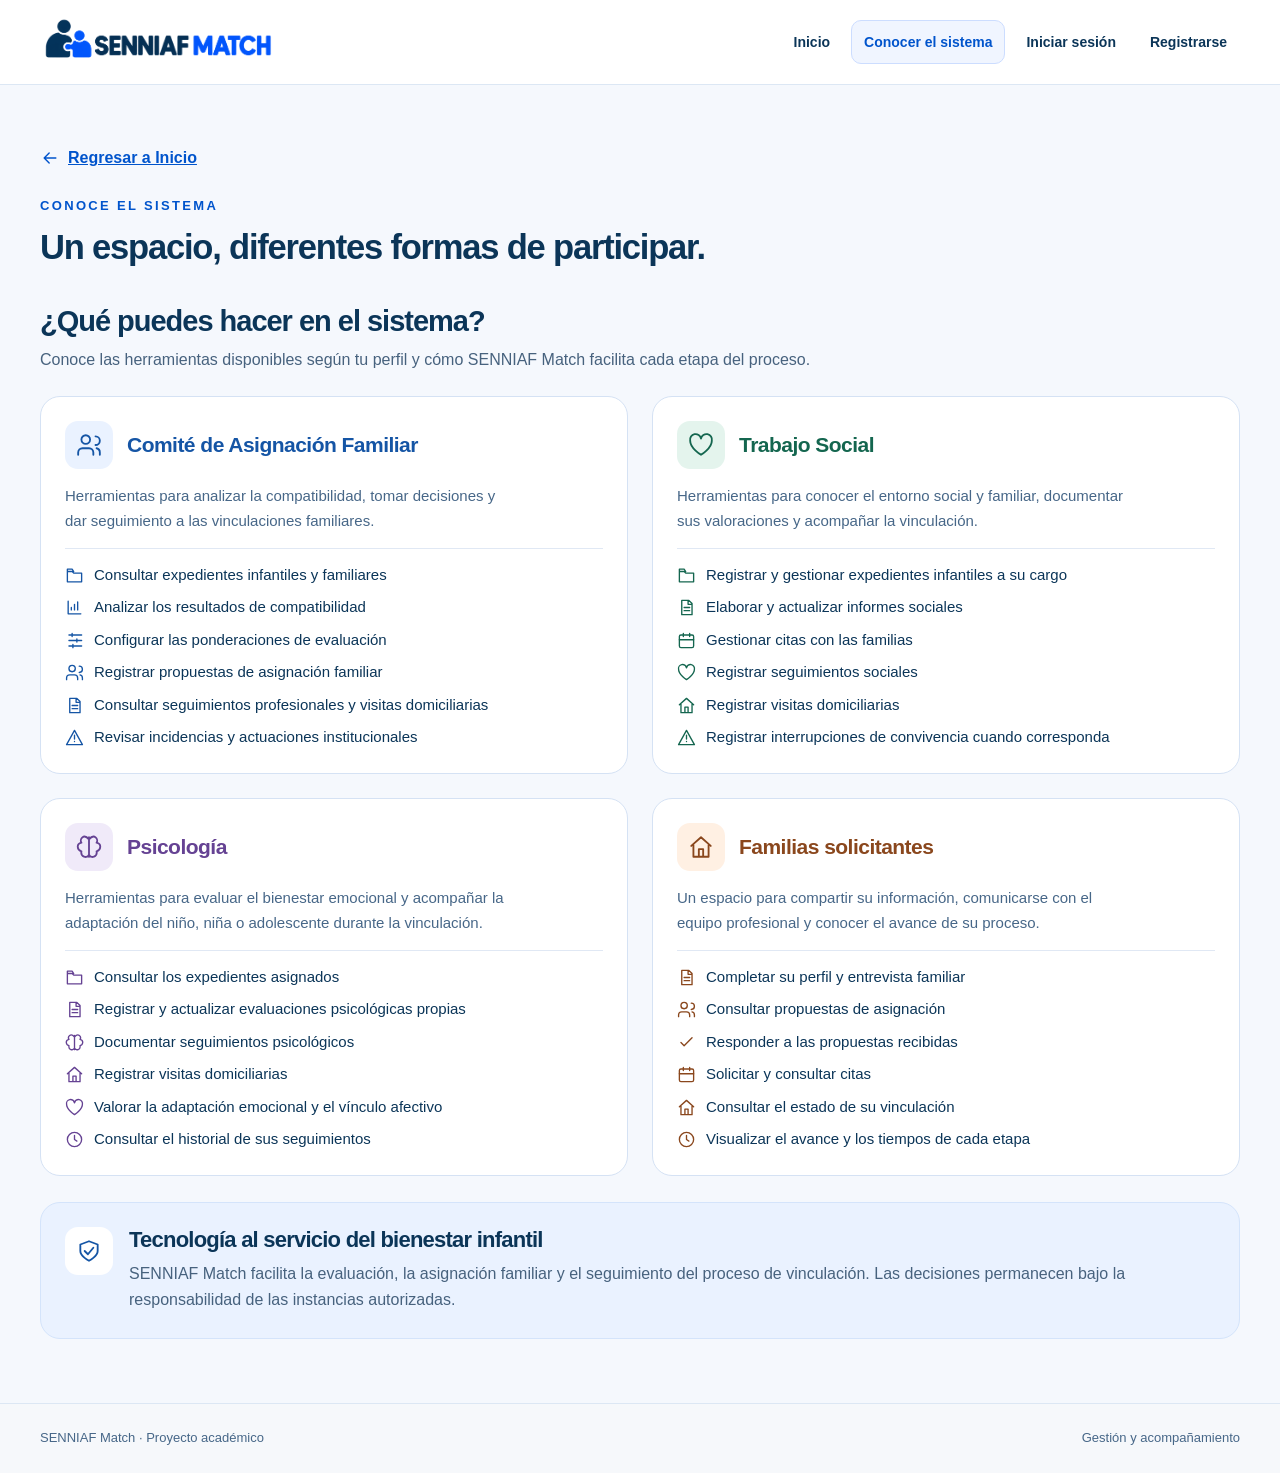
==== commit da4b6e7b: "Completa el Sprint 10 de SENNIAF Match" ====
--- a/src/main/resources/static/conocer-sistema.html
+++ b/src/main/resources/static/conocer-sistema.html
@@ -13,19 +13,23 @@
 </head>
 <body class="inicio-publico">
 <a class="inicio-saltar" href="#contenido">Saltar al contenido</a>
-<svg class="inicio-simbolos" aria-hidden="true" focusable="false" width="0" height="0"><defs><symbol id="icono-calendario" viewBox="0 0 24 24"><rect x="3" y="5" width="18" height="16" rx="2"/><path d="M16 3v4M8 3v4M3 11h18"/></symbol>
-<symbol id="icono-persona" viewBox="0 0 24 24"><circle cx="12" cy="7" r="4"/><path d="M4 21v-3a8 8 0 0 1 16 0v3"/></symbol>
-<symbol id="icono-persona-mas" viewBox="0 0 24 24"><circle cx="9" cy="7" r="3"/><path d="M3 21v-4a6 6 0 0 1 12 0v4M19 5v6M16 8h6"/></symbol>
-<symbol id="icono-corazon" viewBox="0 0 24 24"><path d="m12 21-8-8A5 5 0 0 1 12 5a5 5 0 0 1 8 8z"/></symbol>
-<symbol id="icono-ficha" viewBox="0 0 24 24"><rect x="3" y="4" width="18" height="16" rx="1"/><path d="M7 9h10M7 14h6"/></symbol>
-<symbol id="icono-escudo" viewBox="0 0 24 24"><path d="m12 3 8 3v6c0 5-8 9-8 9s-8-4-8-9V6zM8 12l3 3 5-6"/></symbol>
-<symbol id="icono-documento" viewBox="0 0 24 24"><rect x="5" y="3" width="14" height="18" rx="2"/><path d="M9 7h6M9 11h6M9 15h3"/></symbol>
-<symbol id="icono-balanza" viewBox="0 0 24 24"><path d="M12 3v18M7 21h10M3 7h18M6 7l-4 7h8zM18 7l-4 7h8z"/></symbol>
-<symbol id="icono-cerebro" viewBox="0 0 24 24"><path d="M12 5a4 4 0 0 0-7-2 4 4 0 0 0-2 6 5 5 0 0 0 1 9 4 4 0 0 0 8 1V5a4 4 0 0 1 7-2 4 4 0 0 1 2 6 5 5 0 0 1-1 9 4 4 0 0 1-8 1"/></symbol>
-<symbol id="icono-respaldo" viewBox="0 0 24 24"><rect x="4" y="2" width="14" height="19" rx="2"/><path d="M8 7h6M8 11h5M8 15h3"/><circle cx="18" cy="18" r="5"/><path d="m15.5 18 1.5 1.5 3-3"/></symbol>
-<symbol id="icono-destello" viewBox="0 0 24 24"><path d="M12 2v20M2 12h20M5 5l14 14M5 19l14-14"/></symbol>
-<symbol id="icono-flecha" viewBox="0 0 24 24"><path d="M12 4v16m-5-5 5 5 5-5"/></symbol>
-<symbol id="icono-acceso" viewBox="0 0 24 24"><path d="M6 18 18 6M7 6h11v11"/></symbol></defs></svg>
+<svg class="inicio-simbolos" aria-hidden="true" focusable="false" width="0" height="0">
+  <defs>
+    <symbol id="icono-grupo" viewBox="0 0 24 24"><path d="M16 21v-2a4 4 0 0 0-4-4H6a4 4 0 0 0-4 4v2 M9 11a4 4 0 1 0 0-8 4 4 0 0 0 0 8 M18 4a4 4 0 0 1 0 8 M22 21v-2a4 4 0 0 0-3-4"/></symbol>
+    <symbol id="icono-corazon" viewBox="0 0 24 24"><path d="M12 21S2 15 2 8a5 5 0 0 1 10-2A5 5 0 0 1 22 8c0 7-10 13-10 13z"/></symbol>
+    <symbol id="icono-cerebro" viewBox="0 0 24 24"><path d="M12 3v18 M12 5C7-1 3 5 5 8c-5 1-4 7 0 8-1 5 5 7 7 3 M12 5c5-6 9 0 7 3 5 1 4 7 0 8 1 5-5 7-7 3"/></symbol>
+    <symbol id="icono-hogar" viewBox="0 0 24 24"><path d="m3 11 9-8 9 8 M5 10v11h14V10M10 21v-7h4v7"/></symbol>
+    <symbol id="icono-carpeta" viewBox="0 0 24 24"><path d="M3 7h6l2 2h10v11H3z M3 7V4h6l2 3"/></symbol>
+    <symbol id="icono-documento" viewBox="0 0 24 24"><path d="M6 3h9l4 4v14H6z M14 3v5h5M9 12h7M9 16h7"/></symbol>
+    <symbol id="icono-calendario" viewBox="0 0 24 24"><rect x="3" y="5" width="18" height="16" rx="2"/><path d="M16 3v4M8 3v4M3 11h18"/></symbol>
+    <symbol id="icono-criterios" viewBox="0 0 24 24"><path d="M5 5h16M5 12h16M5 19h16 M9 3v4M15 10v4M10 17v4"/></symbol>
+    <symbol id="icono-analisis" viewBox="0 0 24 24"><path d="M4 4v16h16M8 15v-3M12 15V8M16 15V5"/></symbol>
+    <symbol id="icono-comprobar" viewBox="0 0 24 24"><path d="m5 12 4 4L19 6"/></symbol>
+    <symbol id="icono-reloj" viewBox="0 0 24 24"><path d="M12 7v5l3 2 M21 12a9 9 0 1 1-18 0 9 9 0 0 1 18 0"/></symbol>
+    <symbol id="icono-incidencia" viewBox="0 0 24 24"><path d="m12 3 10 18H2z M12 9v5 M12 17h.01"/></symbol>
+    <symbol id="icono-escudo" viewBox="0 0 24 24"><path d="m12 3 8 3v6c0 5-8 9-8 9s-8-4-8-9V6zM8 12l3 3 5-6"/></symbol>
+  </defs>
+</svg>
 <header class="publico-barra"><div class="publico-contenedor publico-barra-interior">
   <a class="publico-marca" href="inicio.html" aria-label="SENNIAF Match · Inicio"><img src="img/logo.png" alt="SENNIAF Match" width="2171" height="724"></a>
   <nav class="publico-nav" aria-label="Navegación pública">
@@ -37,14 +41,85 @@
   <section id="conocer-sistema" class="inicio-sistema" aria-labelledby="titulo-sistema" tabindex="-1">
     <div class="inicio-contenedor">
       <p class="publico-regreso"><a href="inicio.html"><svg class="inicio-icono" aria-hidden="true" focusable="false" viewBox="0 0 24 24"><path d="M19 12H5m6-6-6 6 6 6"/></svg>Regresar a Inicio</a></p>
-      <div class="inicio-sistema-cabecera">
-        <div><p class="inicio-etiqueta">CONOCE EL SISTEMA</p><h1 id="titulo-sistema">Un espacio, diferentes formas de participar.</h1></div>
-        <p>Conoce las funciones de cada usuario dentro de SENNIAF Match.</p>
+      <div class="conocer-intro">
+        <p class="inicio-etiqueta">CONOCE EL SISTEMA</p>
+        <h1 id="titulo-sistema">Un espacio, diferentes formas de participar.</h1>
       </div>
-      <div class="inicio-roles"><article class="inicio-rol inicio-rol-comite" aria-labelledby="rol-comite"><span class="inicio-rol-icono"><svg class="inicio-icono" aria-hidden="true" focusable="false"><use href="#icono-balanza"/></svg></span><h3 id="rol-comite">Comité de Adopciones</h3><p>Consulta expedientes y resultados de compatibilidad para apoyar sus valoraciones.</p></article>
-<article class="inicio-rol" aria-labelledby="rol-social"><span class="inicio-rol-icono"><svg class="inicio-icono" aria-hidden="true" focusable="false"><use href="#icono-documento"/></svg></span><h3 id="rol-social">Trabajo Social</h3><p>Da seguimiento a los expedientes y gestiona las citas con las familias.</p></article>
-<article class="inicio-rol" aria-labelledby="rol-psicologia"><span class="inicio-rol-icono"><svg class="inicio-icono" aria-hidden="true" focusable="false"><use href="#icono-cerebro"/></svg></span><h3 id="rol-psicologia">Psicología</h3><p>Registra evaluaciones y recomendaciones profesionales.</p></article>
-<article class="inicio-rol" aria-labelledby="rol-familias"><span class="inicio-rol-icono"><svg class="inicio-icono" aria-hidden="true" focusable="false"><use href="#icono-persona"/></svg></span><h3 id="rol-familias">Familias</h3><p>Completan su entrevista, consultan su proceso y participan en la vinculación, incluyendo las citas.</p></article></div>
+      <section class="conocer-perfiles" aria-labelledby="titulo-perfiles">
+        <div class="conocer-perfiles-cabecera">
+          <h2 id="titulo-perfiles">¿Qué puedes hacer en el sistema?</h2>
+          <p>Conoce las herramientas disponibles según tu perfil y cómo SENNIAF Match facilita cada etapa del proceso.</p>
+        </div>
+        <div class="inicio-roles">
+          <article class="inicio-rol conocer-rol conocer-rol-comite" aria-labelledby="rol-comite">
+            <div class="conocer-rol-cabecera">
+              <span class="inicio-rol-icono"><svg class="inicio-icono" aria-hidden="true" focusable="false"><use href="#icono-grupo"/></svg></span>
+              <h3 id="rol-comite">Comité de Asignación Familiar</h3>
+            </div>
+            <p>Herramientas para analizar la compatibilidad, tomar decisiones y dar seguimiento a las vinculaciones familiares.</p>
+            <ul class="conocer-funciones">
+              <li><svg class="inicio-icono" aria-hidden="true" focusable="false"><use href="#icono-carpeta"/></svg><span>Consultar expedientes infantiles y familiares</span></li>
+              <li><svg class="inicio-icono" aria-hidden="true" focusable="false"><use href="#icono-analisis"/></svg><span>Analizar los resultados de compatibilidad</span></li>
+              <li><svg class="inicio-icono" aria-hidden="true" focusable="false"><use href="#icono-criterios"/></svg><span>Configurar las ponderaciones de evaluación</span></li>
+              <li><svg class="inicio-icono" aria-hidden="true" focusable="false"><use href="#icono-grupo"/></svg><span>Registrar propuestas de asignación familiar</span></li>
+              <li><svg class="inicio-icono" aria-hidden="true" focusable="false"><use href="#icono-documento"/></svg><span>Consultar seguimientos profesionales y visitas domiciliarias</span></li>
+              <li><svg class="inicio-icono" aria-hidden="true" focusable="false"><use href="#icono-incidencia"/></svg><span>Revisar incidencias y actuaciones institucionales</span></li>
+            </ul>
+          </article>
+          <article class="inicio-rol conocer-rol conocer-rol-social" aria-labelledby="rol-social">
+            <div class="conocer-rol-cabecera">
+              <span class="inicio-rol-icono"><svg class="inicio-icono" aria-hidden="true" focusable="false"><use href="#icono-corazon"/></svg></span>
+              <h3 id="rol-social">Trabajo Social</h3>
+            </div>
+            <p>Herramientas para conocer el entorno social y familiar, documentar sus valoraciones y acompañar la vinculación.</p>
+            <ul class="conocer-funciones">
+              <li><svg class="inicio-icono" aria-hidden="true" focusable="false"><use href="#icono-carpeta"/></svg><span>Registrar y gestionar expedientes infantiles a su cargo</span></li>
+              <li><svg class="inicio-icono" aria-hidden="true" focusable="false"><use href="#icono-documento"/></svg><span>Elaborar y actualizar informes sociales</span></li>
+              <li><svg class="inicio-icono" aria-hidden="true" focusable="false"><use href="#icono-calendario"/></svg><span>Gestionar citas con las familias</span></li>
+              <li><svg class="inicio-icono" aria-hidden="true" focusable="false"><use href="#icono-corazon"/></svg><span>Registrar seguimientos sociales</span></li>
+              <li><svg class="inicio-icono" aria-hidden="true" focusable="false"><use href="#icono-hogar"/></svg><span>Registrar visitas domiciliarias</span></li>
+              <li><svg class="inicio-icono" aria-hidden="true" focusable="false"><use href="#icono-incidencia"/></svg><span>Registrar interrupciones de convivencia cuando corresponda</span></li>
+            </ul>
+          </article>
+          <article class="inicio-rol conocer-rol conocer-rol-psicologia" aria-labelledby="rol-psicologia">
+            <div class="conocer-rol-cabecera">
+              <span class="inicio-rol-icono"><svg class="inicio-icono" aria-hidden="true" focusable="false"><use href="#icono-cerebro"/></svg></span>
+              <h3 id="rol-psicologia">Psicología</h3>
+            </div>
+            <p>Herramientas para evaluar el bienestar emocional y acompañar la adaptación del niño, niña o adolescente durante la vinculación.</p>
+            <ul class="conocer-funciones">
+              <li><svg class="inicio-icono" aria-hidden="true" focusable="false"><use href="#icono-carpeta"/></svg><span>Consultar los expedientes asignados</span></li>
+              <li><svg class="inicio-icono" aria-hidden="true" focusable="false"><use href="#icono-documento"/></svg><span>Registrar y actualizar evaluaciones psicológicas propias</span></li>
+              <li><svg class="inicio-icono" aria-hidden="true" focusable="false"><use href="#icono-cerebro"/></svg><span>Documentar seguimientos psicológicos</span></li>
+              <li><svg class="inicio-icono" aria-hidden="true" focusable="false"><use href="#icono-hogar"/></svg><span>Registrar visitas domiciliarias</span></li>
+              <li><svg class="inicio-icono" aria-hidden="true" focusable="false"><use href="#icono-corazon"/></svg><span>Valorar la adaptación emocional y el vínculo afectivo</span></li>
+              <li><svg class="inicio-icono" aria-hidden="true" focusable="false"><use href="#icono-reloj"/></svg><span>Consultar el historial de sus seguimientos</span></li>
+            </ul>
+          </article>
+          <article class="inicio-rol conocer-rol conocer-rol-familias" aria-labelledby="rol-familias">
+            <div class="conocer-rol-cabecera">
+              <span class="inicio-rol-icono"><svg class="inicio-icono" aria-hidden="true" focusable="false"><use href="#icono-hogar"/></svg></span>
+              <h3 id="rol-familias">Familias solicitantes</h3>
+            </div>
+            <p>Un espacio para compartir su información, comunicarse con el equipo profesional y conocer el avance de su proceso.</p>
+            <ul class="conocer-funciones">
+              <li><svg class="inicio-icono" aria-hidden="true" focusable="false"><use href="#icono-documento"/></svg><span>Completar su perfil y entrevista familiar</span></li>
+              <li><svg class="inicio-icono" aria-hidden="true" focusable="false"><use href="#icono-grupo"/></svg><span>Consultar propuestas de asignación</span></li>
+              <li><svg class="inicio-icono" aria-hidden="true" focusable="false"><use href="#icono-comprobar"/></svg><span>Responder a las propuestas recibidas</span></li>
+              <li><svg class="inicio-icono" aria-hidden="true" focusable="false"><use href="#icono-calendario"/></svg><span>Solicitar y consultar citas</span></li>
+              <li><svg class="inicio-icono" aria-hidden="true" focusable="false"><use href="#icono-hogar"/></svg><span>Consultar el estado de su vinculación</span></li>
+              <li><svg class="inicio-icono" aria-hidden="true" focusable="false"><use href="#icono-reloj"/></svg><span>Visualizar el avance y los tiempos de cada etapa</span></li>
+            </ul>
+          </article>
+        </div>
+      </section>
+      <section class="conocer-mensaje" aria-labelledby="titulo-mensaje">
+        <span class="inicio-rol-icono"><svg class="inicio-icono" aria-hidden="true" focusable="false"><use href="#icono-escudo"/></svg></span>
+        <div>
+          <h2 id="titulo-mensaje">Tecnología al servicio del bienestar infantil</h2>
+          <p>SENNIAF Match facilita la evaluación, la asignación familiar y el seguimiento del proceso de vinculación. Las decisiones permanecen bajo la responsabilidad de las instancias autorizadas.</p>
+        </div>
+      </section>
     </div>
   </section>
 </main>
--- a/src/main/resources/static/publico.css
+++ b/src/main/resources/static/publico.css
@@ -28,3 +28,72 @@
 .acceso-publico .marca { padding-top: 24px; }
 .publico-regreso .inicio-icono { width: 20px; height: 20px; }
 @media(max-width:640px) { .acceso-publico .marca { padding-top: 8px; } }
+
+.inicio-publico #conocer-sistema {
+  background: #f5f8fd;
+  padding-block: clamp(24px, 4vw, 52px) clamp(36px, 5vw, 64px);
+}
+#conocer-sistema .publico-regreso { margin-bottom: 16px; }
+#conocer-sistema .conocer-intro { margin-bottom: 36px; }
+#conocer-sistema .conocer-intro h1 { max-width: none; }
+#conocer-sistema .inicio-etiqueta { margin-bottom: 10px; }
+#conocer-sistema .conocer-perfiles-cabecera { margin-bottom: 22px; }
+#conocer-sistema .conocer-perfiles-cabecera h2 {
+  max-width: none;
+  font-size: clamp(22px, 2.3vw, 29px);
+}
+#conocer-sistema .conocer-perfiles-cabecera p,
+#conocer-sistema .conocer-mensaje p { margin: 8px 0 0; color: #47627e; }
+#conocer-sistema .conocer-rol {
+  --perfil-tinta: #1555a5;
+  --perfil-fondo: #eaf2ff;
+  display: grid;
+  grid-template-rows: auto auto 1fr;
+  grid-row: span 3;
+  grid-template-rows: subgrid;
+  row-gap: 14px;
+}
+#conocer-sistema .conocer-rol-social { --perfil-tinta: #14664f; --perfil-fondo: #e4f4ed; }
+#conocer-sistema .conocer-rol-psicologia { --perfil-tinta: #654293; --perfil-fondo: #f0eaf9; }
+#conocer-sistema .conocer-rol-familias { --perfil-tinta: #8a471d; --perfil-fondo: #fff0e3; }
+#conocer-sistema .conocer-rol-cabecera {
+  display: flex;
+  align-items: center;
+  gap: 14px;
+}
+#conocer-sistema .inicio-rol-icono { flex: none; margin-bottom: 0; }
+#conocer-sistema .conocer-rol .inicio-rol-icono { color: var(--perfil-tinta); background: var(--perfil-fondo); }
+#conocer-sistema .conocer-rol h3 { margin: 0; color: var(--perfil-tinta); font-size: clamp(17px, 1.8vw, 21px); }
+#conocer-sistema .conocer-rol p { max-width: 54ch; }
+#conocer-sistema .conocer-funciones {
+  display: grid;
+  align-content: start;
+  gap: 10px;
+  list-style: none;
+  margin: 0;
+  padding: 15px 0 0;
+  border-top: 1px solid #e0e8f4;
+  font-size: 15px;
+  line-height: 1.5;
+}
+#conocer-sistema .conocer-funciones li { display: flex; align-items: flex-start; gap: 10px; }
+#conocer-sistema .conocer-funciones .inicio-icono { width: 19px; height: 19px; margin-top: 2px; color: var(--perfil-tinta); }
+#conocer-sistema .conocer-mensaje {
+  display: flex;
+  align-items: flex-start;
+  gap: 16px;
+  margin-top: 26px;
+  padding: clamp(16px, 2.5vw, 24px);
+  background: #eaf2ff;
+  border: 1px solid #d4e4fb;
+  border-radius: 20px;
+}
+#conocer-sistema .conocer-mensaje h2 { max-width: none; font-size: clamp(18px, 2vw, 22px); }
+#conocer-sistema .conocer-mensaje .inicio-rol-icono { color: #1555a5; background: #fff; }
+#conocer-sistema a:focus-visible { outline: 3px solid #0054cc; outline-offset: 3px; }
+@media (max-width: 680px) {
+  #conocer-sistema .conocer-intro { margin-bottom: 26px; }
+  #conocer-sistema .inicio-roles { grid-template-columns: minmax(0, 1fr); }
+  #conocer-sistema .conocer-rol { grid-row: auto; grid-template-rows: auto auto auto; }
+  #conocer-sistema .conocer-mensaje { gap: 12px; }
+}
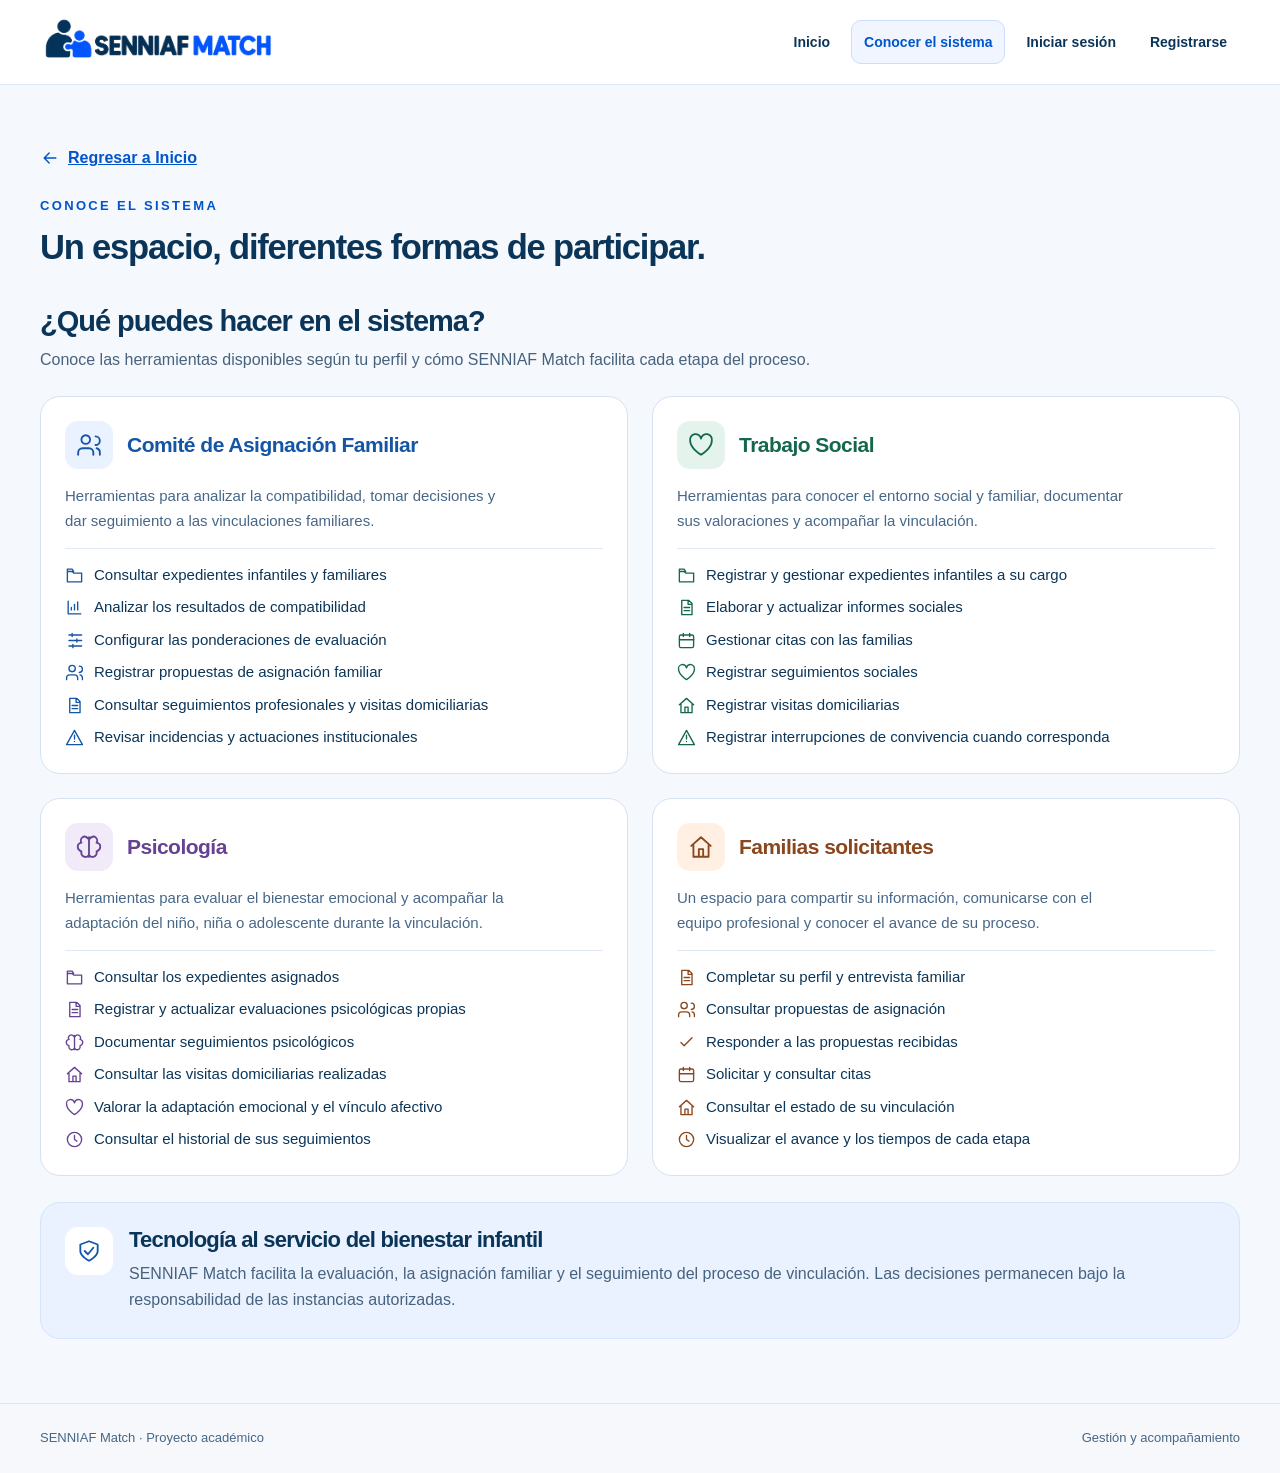
==== commit eb1b8f07: "Ajusta el acceso, los seguimientos y las visitas del Sprint 10" ====
--- a/src/main/resources/static/conocer-sistema.html
+++ b/src/main/resources/static/conocer-sistema.html
@@ -91,7 +91,7 @@
               <li><svg class="inicio-icono" aria-hidden="true" focusable="false"><use href="#icono-carpeta"/></svg><span>Consultar los expedientes asignados</span></li>
               <li><svg class="inicio-icono" aria-hidden="true" focusable="false"><use href="#icono-documento"/></svg><span>Registrar y actualizar evaluaciones psicológicas propias</span></li>
               <li><svg class="inicio-icono" aria-hidden="true" focusable="false"><use href="#icono-cerebro"/></svg><span>Documentar seguimientos psicológicos</span></li>
-              <li><svg class="inicio-icono" aria-hidden="true" focusable="false"><use href="#icono-hogar"/></svg><span>Registrar visitas domiciliarias</span></li>
+              <li><svg class="inicio-icono" aria-hidden="true" focusable="false"><use href="#icono-hogar"/></svg><span>Consultar las visitas domiciliarias realizadas</span></li>
               <li><svg class="inicio-icono" aria-hidden="true" focusable="false"><use href="#icono-corazon"/></svg><span>Valorar la adaptación emocional y el vínculo afectivo</span></li>
               <li><svg class="inicio-icono" aria-hidden="true" focusable="false"><use href="#icono-reloj"/></svg><span>Consultar el historial de sus seguimientos</span></li>
             </ul>
--- a/src/main/resources/static/publico.css
+++ b/src/main/resources/static/publico.css
@@ -97,3 +97,20 @@
   #conocer-sistema .conocer-rol { grid-row: auto; grid-template-rows: auto auto auto; }
   #conocer-sistema .conocer-mensaje { gap: 12px; }
 }
+
+.acceso-publico .acceso-password { position: relative; }
+.acceso-publico .acceso-password input { padding-inline-end: 3.25rem; }
+.acceso-publico #mostrarPassword {
+  position: absolute; top: 50%; right: .35rem; transform: translateY(-50%);
+  display: grid; place-items: center; width: 42px; height: 42px;
+  border: 0; border-radius: 8px; padding: 0; background: transparent; color: #1555a5; cursor: pointer;
+}
+.acceso-publico #mostrarPassword:focus-visible { outline: 2px solid #0054cc; outline-offset: -3px; }
+.acceso-publico #mostrarPassword:hover { background: #edf4ff; }
+.acceso-publico .acceso-password svg, .acceso-publico .acceso-error svg {
+  width: 20px; height: 20px; flex: none; fill: none; stroke: currentColor;
+  stroke-width: 1.7; stroke-linecap: round; stroke-linejoin: round;
+}
+.acceso-publico .acceso-ojo-tachado, .acceso-publico .acceso-error:has(span:empty) { display: none; }
+.acceso-publico #mostrarPassword.visible .acceso-ojo-tachado { display: inline; }
+.acceso-publico .acceso-error { display: flex; align-items: center; gap: .55rem; }
